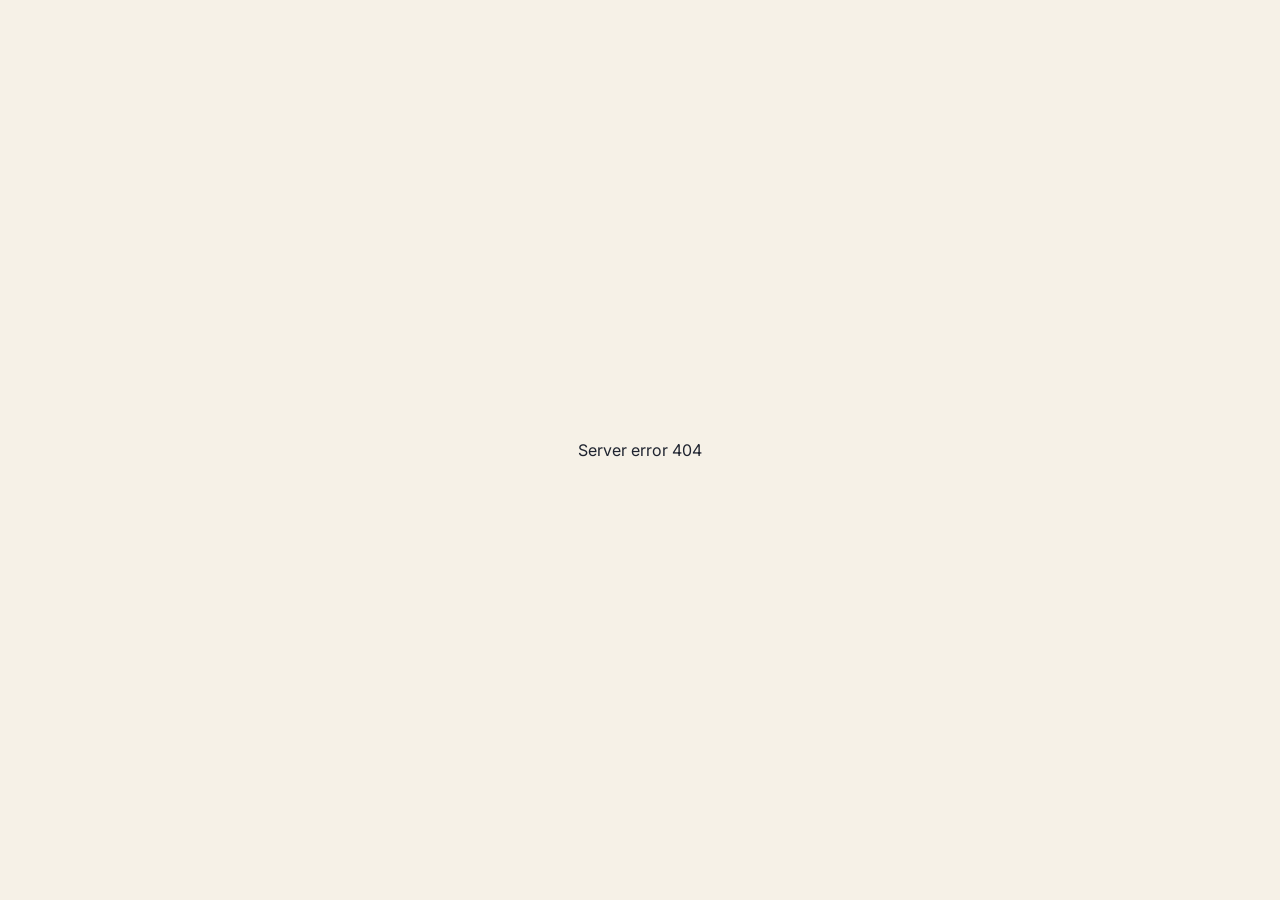
==== Client/index.html @ 2df3ddd6 "initial" ====
<!DOCTYPE html>
<html lang="en">
<head>
<meta charset="utf-8">
<meta name="viewport" content="width=device-width, initial-scale=1">
<title>Crossdoku</title>
<link rel="icon" href="favicon.svg" type="image/svg+xml">
<link rel="preconnect" href="https://fonts.googleapis.com">
<link href="https://fonts.googleapis.com/css2?family=Fraunces:wght@600;800&family=Inter:wght@400;600;700&display=swap" rel="stylesheet">
<link rel="stylesheet" href="css/app.css">
</head>
<body>
<div id="loading" class="center-screen">Loading…</div>

<!-- Login -->
<div id="loginScreen" class="center-screen hidden">
	<form id="loginForm" class="card login">
		<h1 class="appName">Crossdoku</h1>
		<p class="sub">Crossword clues meet letter sudoku</p>
		<label for="password">Password</label>
		<input id="password" type="password" autocomplete="current-password" required>
		<button type="submit" class="primary">Log in</button>
		<p id="loginError" class="error"></p>
	</form>
</div>

<!-- Game -->
<div id="gameScreen" class="wrap hidden">
	<header>
		<h1 class="appName">Crossdoku</h1>
		<div class="headerTools">
			<button id="newBtn" class="primary">New puzzle</button>
			<button id="printBtn">Print</button>
			<button id="logoutBtn" class="link">Log out</button>
		</div>
	</header>

	<div class="pickerRow">
		<select id="puzzleSelect" aria-label="Choose a puzzle"></select>
		<button id="deleteBtn" class="small hidden">Delete</button>
	</div>

	<div id="newPanel" class="card newPanel hidden">
		<h2>Make a new puzzle</h2>
		<div class="field">
			<span>Level</span>
			<div class="seg" id="levelSeg">
				<button data-level="Easy">Easy</button>
				<button data-level="Medium" class="on">Medium</button>
				<button data-level="Hard">Hard</button>
			</div>
		</div>
		<div class="field">
			<label for="theme">Theme (optional)</label>
			<input id="theme" maxlength="60" placeholder="e.g. chemistry, ocean, robots">
		</div>
		<div class="row">
			<button id="generateBtn" class="primary">Generate</button>
			<button id="cancelNewBtn">Cancel</button>
		</div>
		<p id="genStatus" class="status"></p>
	</div>

	<div class="main">
		<div class="left">
			<div class="printTitle" id="printTitle"></div>
			<div class="board" id="board"></div>
			<div class="cluebar" id="cluebar">
				<span id="clueText" class="muted">Tap a shaded cell or a clue to start.</span>
				<div class="nav"><button id="prevClue" aria-label="Previous clue">‹</button><button id="nextClue" aria-label="Next clue">›</button></div>
			</div>
			<div class="keys" id="keys"></div>
			<div class="tools">
				<button id="notesBtn">Notes</button>
				<button id="eraseBtn">Erase</button>
				<button id="hintBtn">Hint</button>
				<button id="clashBtn">Clashes</button>
				<button id="resetBtn">Reset</button>
			</div>
			<div class="confirm" id="confirm"><span id="confirmText">Clear this puzzle?</span><button id="confirmYes">Yes</button><button id="confirmNo">Cancel</button></div>
			<p class="status" id="status"></p>
		</div>
		<div class="clues">
			<p class="letterSet">Letters: <b id="letterSet"></b></p>
			<h2>Across</h2><ol id="across"></ol>
			<h2>Down</h2><ol id="down"></ol>
			<div class="how card">
				<p><b>Sudoku rules:</b> every row, column and 3×3 box uses each of the 9 letters exactly once.</p>
				<p><b>Crossword rules:</b> shaded cells spell the answers to the clues. Solve clues to place letters, then use sudoku logic for the rest.</p>
				<p>Tap a crossing cell twice to switch between Across and Down. Nothing tells you a letter is wrong, so trust your logic. Hint only fills an empty cell. Clashes (off by default) marks a letter that appears twice in a row, column or box.</p>
			</div>
		</div>
	</div>
</div>

<div class="win" id="win"><div class="card box"><h3>Solved!</h3><p id="winText"></p><button id="winNew" class="primary">New puzzle</button> <button id="winClose">Close</button></div></div>

<script src="js/SuperFetch.js"></script>
<script src="js/puzzles.js"></script>
<script src="js/app.js"></script>
</body>
</html>
---- Client/css/app.css ----
:root {
	--bg: #f6f1e7; --ink: #1f2430; --muted: #6b6f7a; --line: #c9c1b0; --thick: #1f2430;
	--cell: #fffdf8; --word: #e8f0ea; --wordon: #bfe0c8; --sel: #ffd66b; --peer: #f3ead6;
	--given: #1f2430; --entry: #2456a6; --bad: #d64545; --good: #2f8f55; --card: #fffdf8;
}
@media (prefers-color-scheme: dark) {
	:root { --bg: #16181d; --ink: #ece8df; --muted: #9aa0ab; --line: #3a3e47; --thick: #c9c3b6;
		--cell: #20232a; --word: #1f3027; --wordon: #2b5a3c; --sel: #8a6d1c; --peer: #272a31;
		--given: #ece8df; --entry: #8fb5ff; --bad: #ff7a7a; --good: #6fd394; --card: #20232a; }
}
* { box-sizing: border-box; }
body { margin: 0; background: var(--bg); color: var(--ink); font-family: Inter, system-ui, sans-serif; font-size: 1rem; -webkit-tap-highlight-color: transparent; }
.hidden { display: none !important; }
.muted { color: var(--muted); }
.center-screen { min-height: 100vh; display: flex; align-items: center; justify-content: center; padding: 20px; }
.card { background: var(--card); border: 1.5px solid var(--line); border-radius: 12px; }
button { font: 600 .95rem Inter, sans-serif; color: var(--ink); background: var(--card); border: 1.5px solid var(--line); border-radius: 8px; padding: 8px 14px; cursor: pointer; }
button.primary { background: var(--ink); color: var(--bg); border-color: var(--ink); }
button.link { background: none; border: none; color: var(--muted); text-decoration: underline; padding: 8px 4px; }
button.small { padding: 6px 10px; font-size: .85rem; }
button:disabled { opacity: .5; cursor: default; }
input, select { font: 1rem Inter, sans-serif; color: var(--ink); background: var(--cell); border: 1.5px solid var(--line); border-radius: 8px; padding: 9px 10px; width: 100%; }
.error { color: var(--bad); min-height: 1.2em; margin: 8px 0 0; }
.status { color: var(--muted); font-size: .92rem; min-height: 1.2em; margin: 8px 0 0; }

.login { width: 100%; max-width: 340px; padding: 24px; display: flex; flex-direction: column; gap: 10px; }
.login h1 { margin: 0; }
.login .sub { margin: 0 0 8px; }

.wrap { max-width: 980px; margin: 0 auto; padding: 14px 12px 40px; }
header { display: flex; align-items: center; gap: 12px; flex-wrap: wrap; margin-bottom: 10px; }
h1 { font-family: Fraunces, serif; font-weight: 800; font-size: 2rem; margin: 0; letter-spacing: -.5px; }
.headerTools { margin-left: auto; display: flex; gap: 6px; align-items: center; }
.sub { color: var(--muted); font-size: .95rem; }
.pickerRow { display: flex; gap: 8px; margin-bottom: 12px; align-items: center; }
.pickerRow select { flex: 1; min-width: 0; }

.newPanel { padding: 14px 16px; margin-bottom: 14px; display: flex; flex-direction: column; gap: 12px; }
.newPanel h2 { font-family: Fraunces, serif; font-size: 1.2rem; margin: 0; }
.field { display: flex; flex-direction: column; gap: 6px; }
.field > span, .field > label { font-weight: 600; font-size: .9rem; }
.seg { display: flex; gap: 6px; }
.seg button { flex: 1; }
.seg button.on { background: var(--ink); color: var(--bg); border-color: var(--ink); }
.row { display: flex; gap: 8px; }

.main { display: grid; grid-template-columns: minmax(0, 480px) 1fr; gap: 20px; align-items: start; }
@media (max-width: 760px) { .main { grid-template-columns: 1fr; } }
.board { width: 100%; aspect-ratio: 1; display: grid; grid-template-columns: repeat(9, 1fr); grid-template-rows: repeat(9, 1fr); border: 3px solid var(--thick); border-radius: 6px; overflow: hidden; background: var(--thick); gap: 1px; touch-action: manipulation; user-select: none; -webkit-user-select: none; }
.cell { min-width: 0; min-height: 0; position: relative; background: var(--cell); display: flex; align-items: center; justify-content: center; font-weight: 700; font-size: clamp(1.05rem, 5vw, 1.6rem); cursor: pointer; color: var(--entry); }
.cell.bR { margin-right: 2px; }
.cell.bB { margin-bottom: 2px; }
.cell.word { background: var(--word); }
.cell.peer { background: var(--peer); }
.cell.word.peer { background: color-mix(in srgb, var(--word) 60%, var(--peer)); }
.cell.inword { background: var(--wordon); }
.cell.sel { background: var(--sel) !important; }
.cell.given { color: var(--given); font-family: Fraunces, serif; }
.cell.hinted { color: var(--good); }
.cell.clash { color: var(--bad); }
.num { position: absolute; top: 1px; left: 3px; font-size: clamp(.5rem, 2.2vw, .68rem); font-weight: 600; color: var(--muted); font-family: Inter, sans-serif; }
.notes { position: absolute; inset: 2px; display: grid; grid-template-columns: repeat(3, 1fr); font-size: clamp(.45rem, 2vw, .62rem); color: var(--muted); font-weight: 600; line-height: 1; text-align: center; align-items: center; }

.cluebar { margin: 10px 0; min-height: 3rem; background: var(--card); border: 1.5px solid var(--line); border-radius: 10px; padding: 8px 12px; display: flex; gap: 10px; align-items: center; }
.cluebar .nav { margin-left: auto; display: flex; gap: 4px; }
.cluebar .nav button { border: none; background: var(--peer); width: 2.2rem; height: 2.2rem; padding: 0; font-size: 1.1rem; }
.keys { display: grid; grid-template-columns: repeat(9, 1fr); gap: 5px; }
.keys button { font-size: 1.2rem; font-weight: 700; padding: 10px 0; }
.keys button.used { opacity: .35; }
.tools { display: grid; grid-template-columns: repeat(5, 1fr); gap: 5px; margin-top: 6px; }
.tools button { font-size: .85rem; padding: 9px 2px; }
.tools button.on { background: var(--ink); color: var(--bg); }
.keys button:active, .tools button:active { transform: scale(.96); }
.confirm { display: none; gap: 6px; margin-top: 8px; align-items: center; font-size: .9rem; flex-wrap: wrap; }
.confirm.show { display: flex; }

.letterSet { margin: 0 0 8px; color: var(--muted); }
.letterSet b { color: var(--ink); letter-spacing: 3px; }
.clues h2 { font-family: Fraunces, serif; font-size: 1.15rem; margin: 4px 0 6px; }
.clues ol { list-style: none; padding: 0; margin: 0 0 14px; }
.clues li { padding: 7px 10px; border-radius: 8px; cursor: pointer; display: flex; gap: 10px; line-height: 1.3; }
.clues li .n { font-weight: 700; min-width: 1.6rem; }
.clues li .len { color: var(--muted); margin-left: auto; font-size: .85rem; white-space: nowrap; }
.clues li.on { background: var(--wordon); }
.clues li.filled .t { color: var(--muted); }
.how { padding: 10px 14px; font-size: .93rem; line-height: 1.45; }
.how p { margin: 4px 0; }

.win { position: fixed; inset: 0; background: rgba(0, 0, 0, .45); display: none; align-items: center; justify-content: center; padding: 20px; z-index: 5; }
.win.show { display: flex; }
.win .box { padding: 22px 24px; max-width: 340px; text-align: center; }
.win h3 { font-family: Fraunces, serif; font-size: 1.6rem; margin: 0 0 6px; }
.printTitle { display: none; }

@media print {
	@page { margin: 1.5cm; }
	:root { --bg: #fff; --ink: #000; --cell: #fff; --word: #d9d9d9; --wordon: #d9d9d9; --peer: #fff; --sel: #fff; --given: #000; --entry: #000; --thick: #000; --muted: #444; --card: #fff; }
	body { background: #fff; -webkit-print-color-adjust: exact; print-color-adjust: exact; }
	header, .pickerRow, .newPanel, .cluebar, .keys, .tools, .confirm, .status, .win { display: none !important; }
	.main { grid-template-columns: 1fr; gap: 10px; }
	.left { max-width: 15cm; margin: 0 auto; width: 100%; }
	.printTitle { display: block; font: 800 1.5rem Fraunces, serif; margin-bottom: 8px; }
	/* Print a clean, blank puzzle: only givens, numbers and shading. */
	.cell { color: transparent !important; background: #fff !important; }
	.cell.word { background: #d9d9d9 !important; }
	.cell.given { color: #000 !important; }
	.cell .num { color: #444; }
	.notes { display: none; }
	.clues li.on { background: none; }
	.clues { columns: 2; }
	.clues .how { break-inside: avoid; column-span: all; }
}
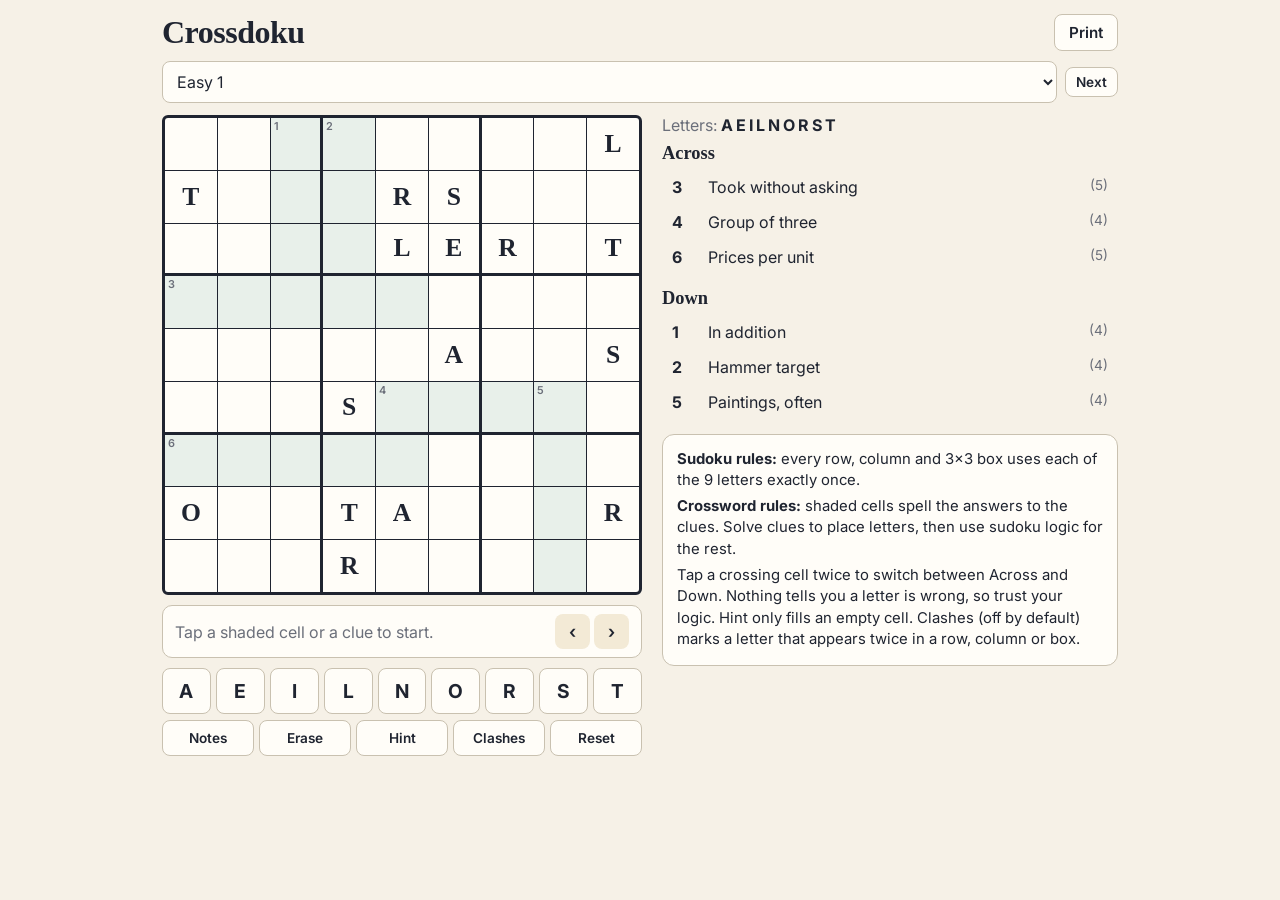
==== commit 62816118: "admin" ====
--- a/Client/index.html
+++ b/Client/index.html
@@ -12,53 +12,18 @@
 <body>
 <div id="loading" class="center-screen">Loading…</div>
 
-<!-- Login -->
-<div id="loginScreen" class="center-screen hidden">
-	<form id="loginForm" class="card login">
-		<h1 class="appName">Crossdoku</h1>
-		<p class="sub">Crossword clues meet letter sudoku</p>
-		<label for="password">Password</label>
-		<input id="password" type="password" autocomplete="current-password" required>
-		<button type="submit" class="primary">Log in</button>
-		<p id="loginError" class="error"></p>
-	</form>
-</div>
-
 <!-- Game -->
 <div id="gameScreen" class="wrap hidden">
 	<header>
 		<h1 class="appName">Crossdoku</h1>
 		<div class="headerTools">
-			<button id="newBtn" class="primary">New puzzle</button>
 			<button id="printBtn">Print</button>
-			<button id="logoutBtn" class="link">Log out</button>
 		</div>
 	</header>
 
 	<div class="pickerRow">
 		<select id="puzzleSelect" aria-label="Choose a puzzle"></select>
-		<button id="deleteBtn" class="small hidden">Delete</button>
-	</div>
-
-	<div id="newPanel" class="card newPanel hidden">
-		<h2>Make a new puzzle</h2>
-		<div class="field">
-			<span>Level</span>
-			<div class="seg" id="levelSeg">
-				<button data-level="Easy">Easy</button>
-				<button data-level="Medium" class="on">Medium</button>
-				<button data-level="Hard">Hard</button>
-			</div>
-		</div>
-		<div class="field">
-			<label for="theme">Theme (optional)</label>
-			<input id="theme" maxlength="60" placeholder="e.g. chemistry, ocean, robots">
-		</div>
-		<div class="row">
-			<button id="generateBtn" class="primary">Generate</button>
-			<button id="cancelNewBtn">Cancel</button>
-		</div>
-		<p id="genStatus" class="status"></p>
+		<button id="nextBtn" class="small">Next</button>
 	</div>
 
 	<div class="main">
@@ -93,7 +58,7 @@
 	</div>
 </div>
 
-<div class="win" id="win"><div class="card box"><h3>Solved!</h3><p id="winText"></p><button id="winNew" class="primary">New puzzle</button> <button id="winClose">Close</button></div></div>
+<div class="win" id="win"><div class="card box"><h3>Solved!</h3><p id="winText"></p><button id="winNext" class="primary">Next puzzle</button> <button id="winClose">Close</button></div></div>
 
 <script src="js/SuperFetch.js"></script>
 <script src="js/puzzles.js"></script>
--- a/Client/css/app.css
+++ b/Client/css/app.css
@@ -110,3 +110,16 @@
 	.clues { columns: 2; }
 	.clues .how { break-inside: avoid; column-span: all; }
 }
+
+/* ---- admin page ---- */
+.adminWrap { max-width: 720px; }
+.backLink { color: var(--ink); font-weight: 600; }
+.listTitle { font-family: Fraunces, serif; font-size: 1.2rem; margin: 18px 0 4px; }
+.small { font-size: .9rem; }
+.adminList { list-style: none; padding: 0; margin: 10px 0; display: flex; flex-direction: column; gap: 8px; }
+.adminList li.card { padding: 10px 12px; display: flex; gap: 10px; align-items: center; }
+.adminList .info { display: flex; flex-direction: column; gap: 3px; min-width: 0; flex: 1; }
+.adminList .words { font-size: .85rem; overflow-wrap: anywhere; }
+.adminList .actions { display: flex; gap: 8px; align-items: center; }
+.adminList .play { font-weight: 700; color: var(--entry); }
+button.danger { background: var(--bad); color: #fff; border-color: var(--bad); }
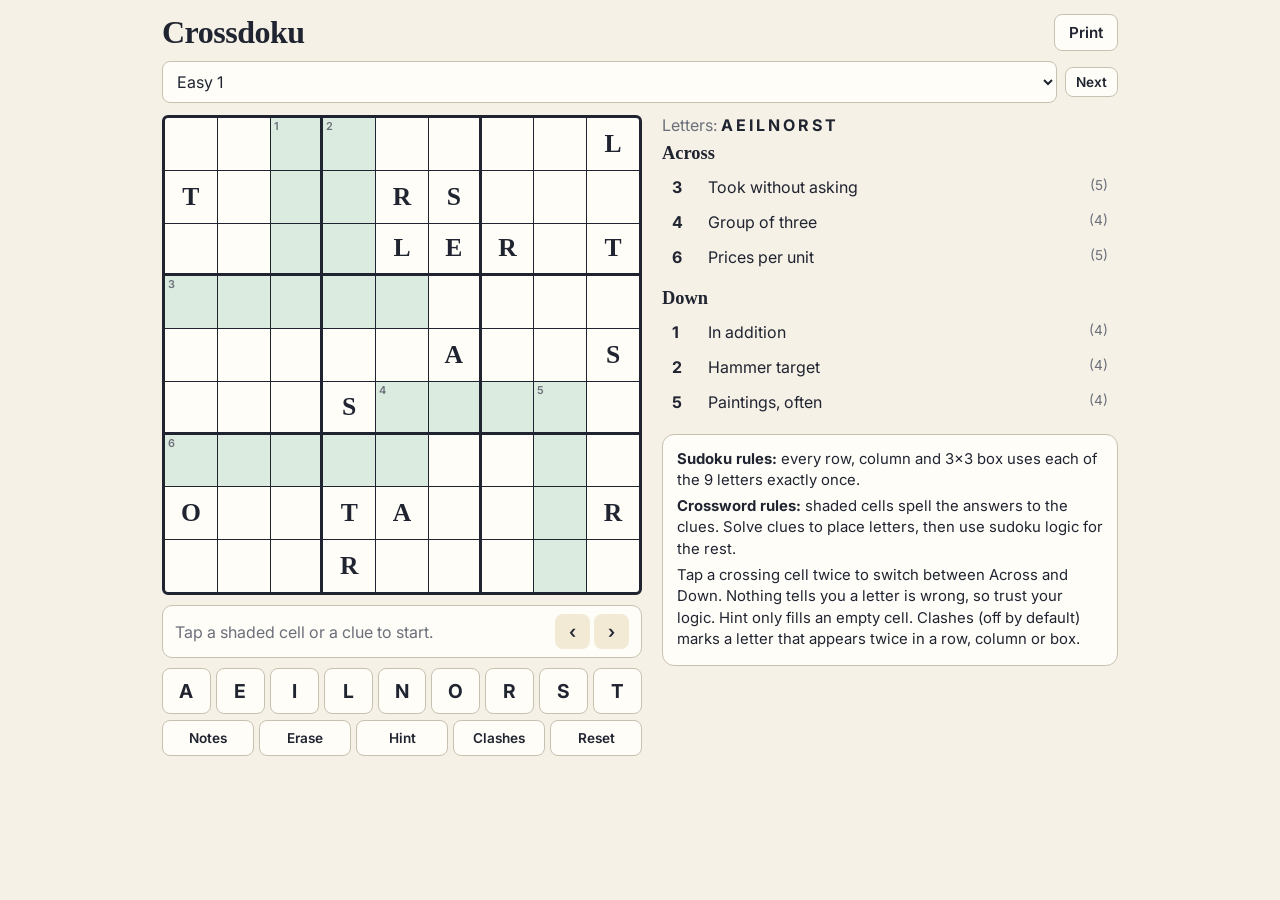
==== commit 90a11c34: "fix" ====
--- a/Client/index.html
+++ b/Client/index.html
@@ -7,7 +7,7 @@
 <link rel="icon" href="favicon.svg" type="image/svg+xml">
 <link rel="preconnect" href="https://fonts.googleapis.com">
 <link href="https://fonts.googleapis.com/css2?family=Fraunces:wght@600;800&family=Inter:wght@400;600;700&display=swap" rel="stylesheet">
-<link rel="stylesheet" href="css/app.css">
+<link rel="stylesheet" href="css/app.css?v=20261126a">
 </head>
 <body>
 <div id="loading" class="center-screen">Loading…</div>
@@ -60,8 +60,8 @@
 
 <div class="win" id="win"><div class="card box"><h3>Solved!</h3><p id="winText"></p><button id="winNext" class="primary">Next puzzle</button> <button id="winClose">Close</button></div></div>
 
-<script src="js/SuperFetch.js"></script>
-<script src="js/puzzles.js"></script>
-<script src="js/app.js"></script>
+<script src="js/SuperFetch.js?v=20261126a"></script>
+<script src="js/puzzles.js?v=20261126a"></script>
+<script src="js/app.js?v=20261126a"></script>
 </body>
 </html>
--- a/Client/css/app.css
+++ b/Client/css/app.css
@@ -1,11 +1,11 @@
 :root {
 	--bg: #f6f1e7; --ink: #1f2430; --muted: #6b6f7a; --line: #c9c1b0; --thick: #1f2430;
-	--cell: #fffdf8; --word: #e8f0ea; --wordon: #bfe0c8; --sel: #ffd66b; --peer: #f3ead6;
+	--cell: #fffdf8; --word: #dcebdf; --wordon: #9fd2ad; --navbtn: #f3ead6;
 	--given: #1f2430; --entry: #2456a6; --bad: #d64545; --good: #2f8f55; --card: #fffdf8;
 }
 @media (prefers-color-scheme: dark) {
 	:root { --bg: #16181d; --ink: #ece8df; --muted: #9aa0ab; --line: #3a3e47; --thick: #c9c3b6;
-		--cell: #20232a; --word: #1f3027; --wordon: #2b5a3c; --sel: #8a6d1c; --peer: #272a31;
+		--cell: #20232a; --word: #1f3027; --wordon: #2f6b45; --navbtn: #2c3038;
 		--given: #ece8df; --entry: #8fb5ff; --bad: #ff7a7a; --good: #6fd394; --card: #20232a; }
 }
 * { box-sizing: border-box; }
@@ -46,15 +46,16 @@
 
 .main { display: grid; grid-template-columns: minmax(0, 480px) 1fr; gap: 20px; align-items: start; }
 @media (max-width: 760px) { .main { grid-template-columns: 1fr; } }
-.board { width: 100%; aspect-ratio: 1; display: grid; grid-template-columns: repeat(9, 1fr); grid-template-rows: repeat(9, 1fr); border: 3px solid var(--thick); border-radius: 6px; overflow: hidden; background: var(--thick); gap: 1px; touch-action: manipulation; user-select: none; -webkit-user-select: none; }
+.board { width: 100%; max-width: var(--boardMax, 100%); margin: 0 auto; aspect-ratio: 1; display: grid; grid-template-columns: repeat(9, 1fr); grid-template-rows: repeat(9, 1fr); border: 3px solid var(--thick); border-radius: 6px; overflow: hidden; background: var(--thick); gap: 1px; touch-action: manipulation; user-select: none; -webkit-user-select: none; }
 .cell { min-width: 0; min-height: 0; position: relative; background: var(--cell); display: flex; align-items: center; justify-content: center; font-weight: 700; font-size: clamp(1.05rem, 5vw, 1.6rem); cursor: pointer; color: var(--entry); }
 .cell.bR { margin-right: 2px; }
 .cell.bB { margin-bottom: 2px; }
+/* Only the current answer is highlighted (strong green). The selected cell gets a dark
+   outline so you can see where the next letter goes; a sudoku-only cell gets a light tint too. */
 .cell.word { background: var(--word); }
-.cell.peer { background: var(--peer); }
-.cell.word.peer { background: color-mix(in srgb, var(--word) 60%, var(--peer)); }
 .cell.inword { background: var(--wordon); }
-.cell.sel { background: var(--sel) !important; }
+.cell.sel { box-shadow: inset 0 0 0 3px var(--ink); z-index: 1; }
+.cell.sel:not(.inword) { background: var(--wordon); }
 .cell.given { color: var(--given); font-family: Fraunces, serif; }
 .cell.hinted { color: var(--good); }
 .cell.clash { color: var(--bad); }
@@ -63,7 +64,7 @@
 
 .cluebar { margin: 10px 0; min-height: 3rem; background: var(--card); border: 1.5px solid var(--line); border-radius: 10px; padding: 8px 12px; display: flex; gap: 10px; align-items: center; }
 .cluebar .nav { margin-left: auto; display: flex; gap: 4px; }
-.cluebar .nav button { border: none; background: var(--peer); width: 2.2rem; height: 2.2rem; padding: 0; font-size: 1.1rem; }
+.cluebar .nav button { border: none; background: var(--navbtn); width: 2.2rem; height: 2.2rem; padding: 0; font-size: 1.1rem; }
 .keys { display: grid; grid-template-columns: repeat(9, 1fr); gap: 5px; }
 .keys button { font-size: 1.2rem; font-weight: 700; padding: 10px 0; }
 .keys button.used { opacity: .35; }
@@ -92,9 +93,44 @@
 .win h3 { font-family: Fraunces, serif; font-size: 1.6rem; margin: 0 0 6px; }
 .printTitle { display: none; }
 
+/* ---- phones ---- */
+/* Stop iOS double-tap zoom when tapping letters quickly. */
+button, .cell, .clues li { touch-action: manipulation; }
+
+/* Portrait phones: compact header, and shrink the board just enough that the
+   board, clue bar, letter keys and tool buttons all fit on one screen. */
+@media (max-width: 760px) and (orientation: portrait) {
+	.wrap { padding: 8px 10px 30px; }
+	header { margin-bottom: 6px; }
+	h1 { font-size: 1.5rem; }
+	header button { padding: 6px 12px; }
+	.pickerRow { margin-bottom: 8px; }
+	.pickerRow select { padding: 7px 8px; }
+	.left { --boardMax: max(260px, calc(100svh - 275px)); }
+	.cluebar { margin: 8px 0; padding: 6px 10px; min-height: 2.8rem; font-size: .95rem; }
+	.keys button { padding: 9px 0; }
+	.tools button { padding: 8px 2px; }
+}
+
+/* Landscape phones: the board fills the screen height on the left; header, picker,
+   clue bar, keys and clue list stack on the right. */
+@media (max-height: 520px) and (orientation: landscape) {
+	.wrap { display: grid; grid-template-columns: auto minmax(0, 1fr); column-gap: 14px; align-items: start; grid-auto-flow: row dense; padding: 8px 10px 30px; max-width: none; }
+	.main, .left { display: contents; }
+	.wrap > *, .left > *, .main > * { grid-column: 2; }
+	.left .board { grid-column: 1; grid-row: 1 / span 12; width: calc(100svh - 16px); max-width: none; margin: 0; position: sticky; top: 8px; }
+	header { margin-bottom: 4px; }
+	h1 { font-size: 1.3rem; }
+	header button { padding: 5px 12px; }
+	.pickerRow { margin-bottom: 6px; }
+	.pickerRow select { padding: 5px 8px; }
+	.cluebar { margin: 0 0 8px; padding: 5px 10px; min-height: 2.6rem; }
+	.clues { margin-top: 10px; }
+}
+
 @media print {
 	@page { margin: 1.5cm; }
-	:root { --bg: #fff; --ink: #000; --cell: #fff; --word: #d9d9d9; --wordon: #d9d9d9; --peer: #fff; --sel: #fff; --given: #000; --entry: #000; --thick: #000; --muted: #444; --card: #fff; }
+	:root { --bg: #fff; --ink: #000; --cell: #fff; --word: #d9d9d9; --wordon: #d9d9d9; --given: #000; --entry: #000; --thick: #000; --muted: #444; --card: #fff; }
 	body { background: #fff; -webkit-print-color-adjust: exact; print-color-adjust: exact; }
 	header, .pickerRow, .newPanel, .cluebar, .keys, .tools, .confirm, .status, .win { display: none !important; }
 	.main { grid-template-columns: 1fr; gap: 10px; }
@@ -105,6 +141,7 @@
 	.cell.word { background: #d9d9d9 !important; }
 	.cell.given { color: #000 !important; }
 	.cell .num { color: #444; }
+	.cell.sel { box-shadow: none; }
 	.notes { display: none; }
 	.clues li.on { background: none; }
 	.clues { columns: 2; }
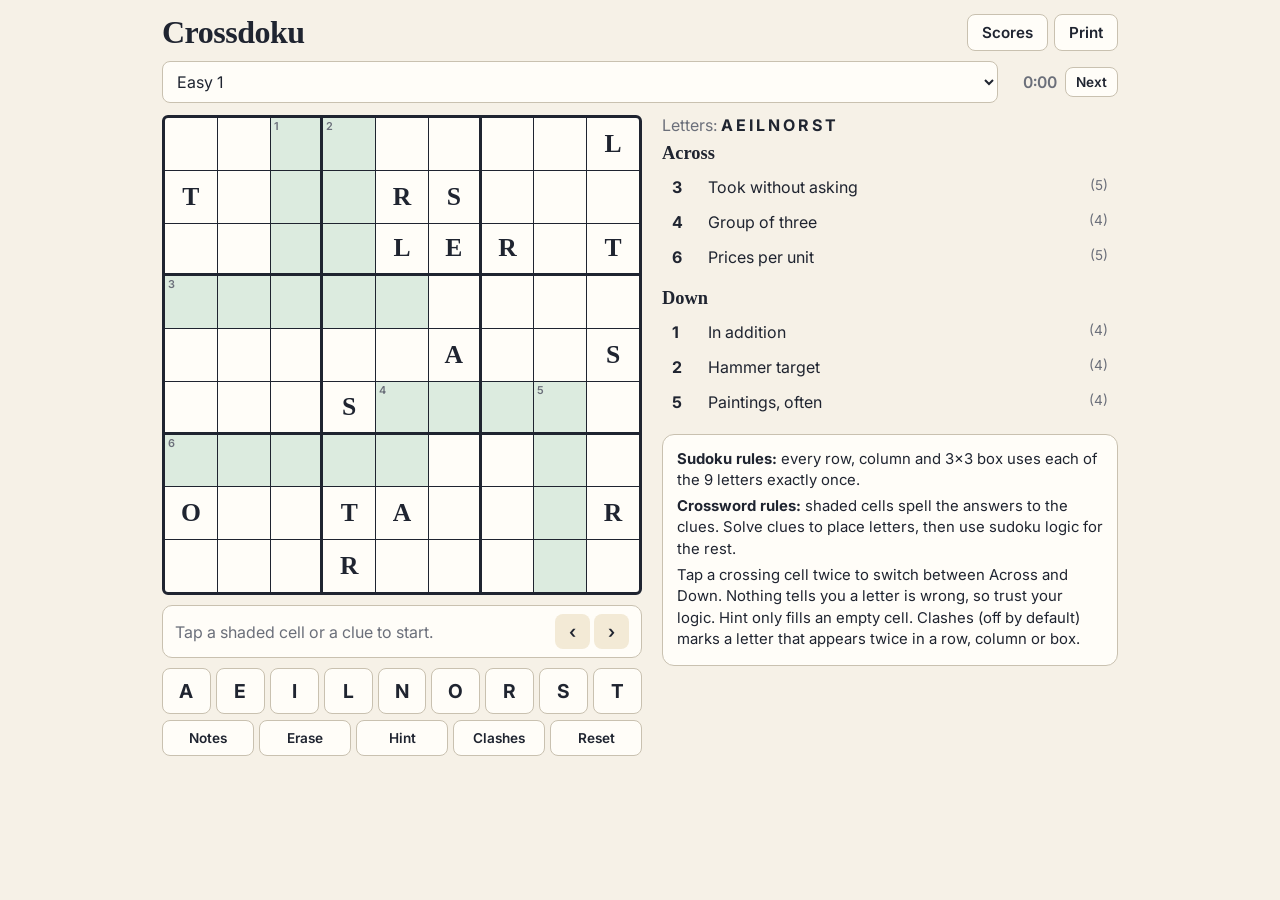
==== commit 2b569ebb: "leaderboard" ====
--- a/Client/index.html
+++ b/Client/index.html
@@ -7,7 +7,7 @@
 <link rel="icon" href="favicon.svg" type="image/svg+xml">
 <link rel="preconnect" href="https://fonts.googleapis.com">
 <link href="https://fonts.googleapis.com/css2?family=Fraunces:wght@600;800&family=Inter:wght@400;600;700&display=swap" rel="stylesheet">
-<link rel="stylesheet" href="css/app.css?v=20261126a">
+<link rel="stylesheet" href="css/app.css?v=20261126b">
 </head>
 <body>
 <div id="loading" class="center-screen">Loading…</div>
@@ -17,12 +17,14 @@
 	<header>
 		<h1 class="appName">Crossdoku</h1>
 		<div class="headerTools">
+			<button id="scoresBtn">Scores</button>
 			<button id="printBtn">Print</button>
 		</div>
 	</header>
 
 	<div class="pickerRow">
 		<select id="puzzleSelect" aria-label="Choose a puzzle"></select>
+		<span id="timer" class="timer" title="Time on this puzzle (pauses when you leave the page)">0:00</span>
 		<button id="nextBtn" class="small">Next</button>
 	</div>
 
@@ -58,10 +60,21 @@
 	</div>
 </div>
 
-<div class="win" id="win"><div class="card box"><h3>Solved!</h3><p id="winText"></p><button id="winNext" class="primary">Next puzzle</button> <button id="winClose">Close</button></div></div>
+<div class="win" id="win"><div class="card box">
+	<h3 id="winTitle">Solved!</h3>
+	<p id="winText"></p>
+	<form id="postForm" class="postForm hidden">
+		<input id="playerName" maxlength="20" placeholder="Your name" autocomplete="nickname" aria-label="Your name">
+		<button type="submit" class="primary" id="postBtn">Post score</button>
+	</form>
+	<p id="postStatus" class="muted small"></p>
+	<ol id="leaders" class="leaders"></ol>
+	<p class="muted small">Ranked by time, plus 1 minute for each hint.</p>
+	<div class="winButtons"><button id="winNext" class="primary">Next puzzle</button> <button id="winClose">Close</button></div>
+</div></div>
 
-<script src="js/SuperFetch.js?v=20261126a"></script>
-<script src="js/puzzles.js?v=20261126a"></script>
-<script src="js/app.js?v=20261126a"></script>
+<script src="js/SuperFetch.js?v=20261126b"></script>
+<script src="js/puzzles.js?v=20261126b"></script>
+<script src="js/app.js?v=20261126b"></script>
 </body>
 </html>
--- a/Client/css/app.css
+++ b/Client/css/app.css
@@ -89,8 +89,24 @@
 
 .win { position: fixed; inset: 0; background: rgba(0, 0, 0, .45); display: none; align-items: center; justify-content: center; padding: 20px; z-index: 5; }
 .win.show { display: flex; }
-.win .box { padding: 22px 24px; max-width: 340px; text-align: center; }
+.win .box { padding: 20px 22px; width: 100%; max-width: 360px; max-height: calc(100svh - 40px); overflow-y: auto; text-align: center; }
 .win h3 { font-family: Fraunces, serif; font-size: 1.6rem; margin: 0 0 6px; }
+.postForm { display: flex; gap: 6px; margin: 10px 0 0; }
+.postForm input { flex: 1; min-width: 0; }
+.postForm button { white-space: nowrap; }
+.leaders { list-style: none; padding: 0; margin: 10px 0 4px; text-align: left; }
+.leaders li { display: flex; gap: 10px; padding: 6px 8px; border-radius: 8px; font-variant-numeric: tabular-nums; }
+.leaders li:nth-child(odd) { background: var(--word); }
+.leaders li.me { background: var(--wordon); font-weight: 700; }
+.leaders .rk { min-width: 1.6rem; color: var(--muted); }
+.leaders .nm { flex: 1; min-width: 0; overflow: hidden; text-overflow: ellipsis; white-space: nowrap; }
+.leaders .tm { white-space: nowrap; }
+.winButtons { margin-top: 12px; }
+.timer { font-variant-numeric: tabular-nums; font-weight: 600; color: var(--muted); min-width: 3.2rem; text-align: right; }
+.timer.done { color: var(--good); }
+.boardCard { padding: 10px 12px; margin: 8px 0; }
+.boardCard h3 { font-size: 1rem; margin: 0 0 6px; }
+.boardCard .leaders li { align-items: center; }
 .printTitle { display: none; }
 
 /* ---- phones ---- */
